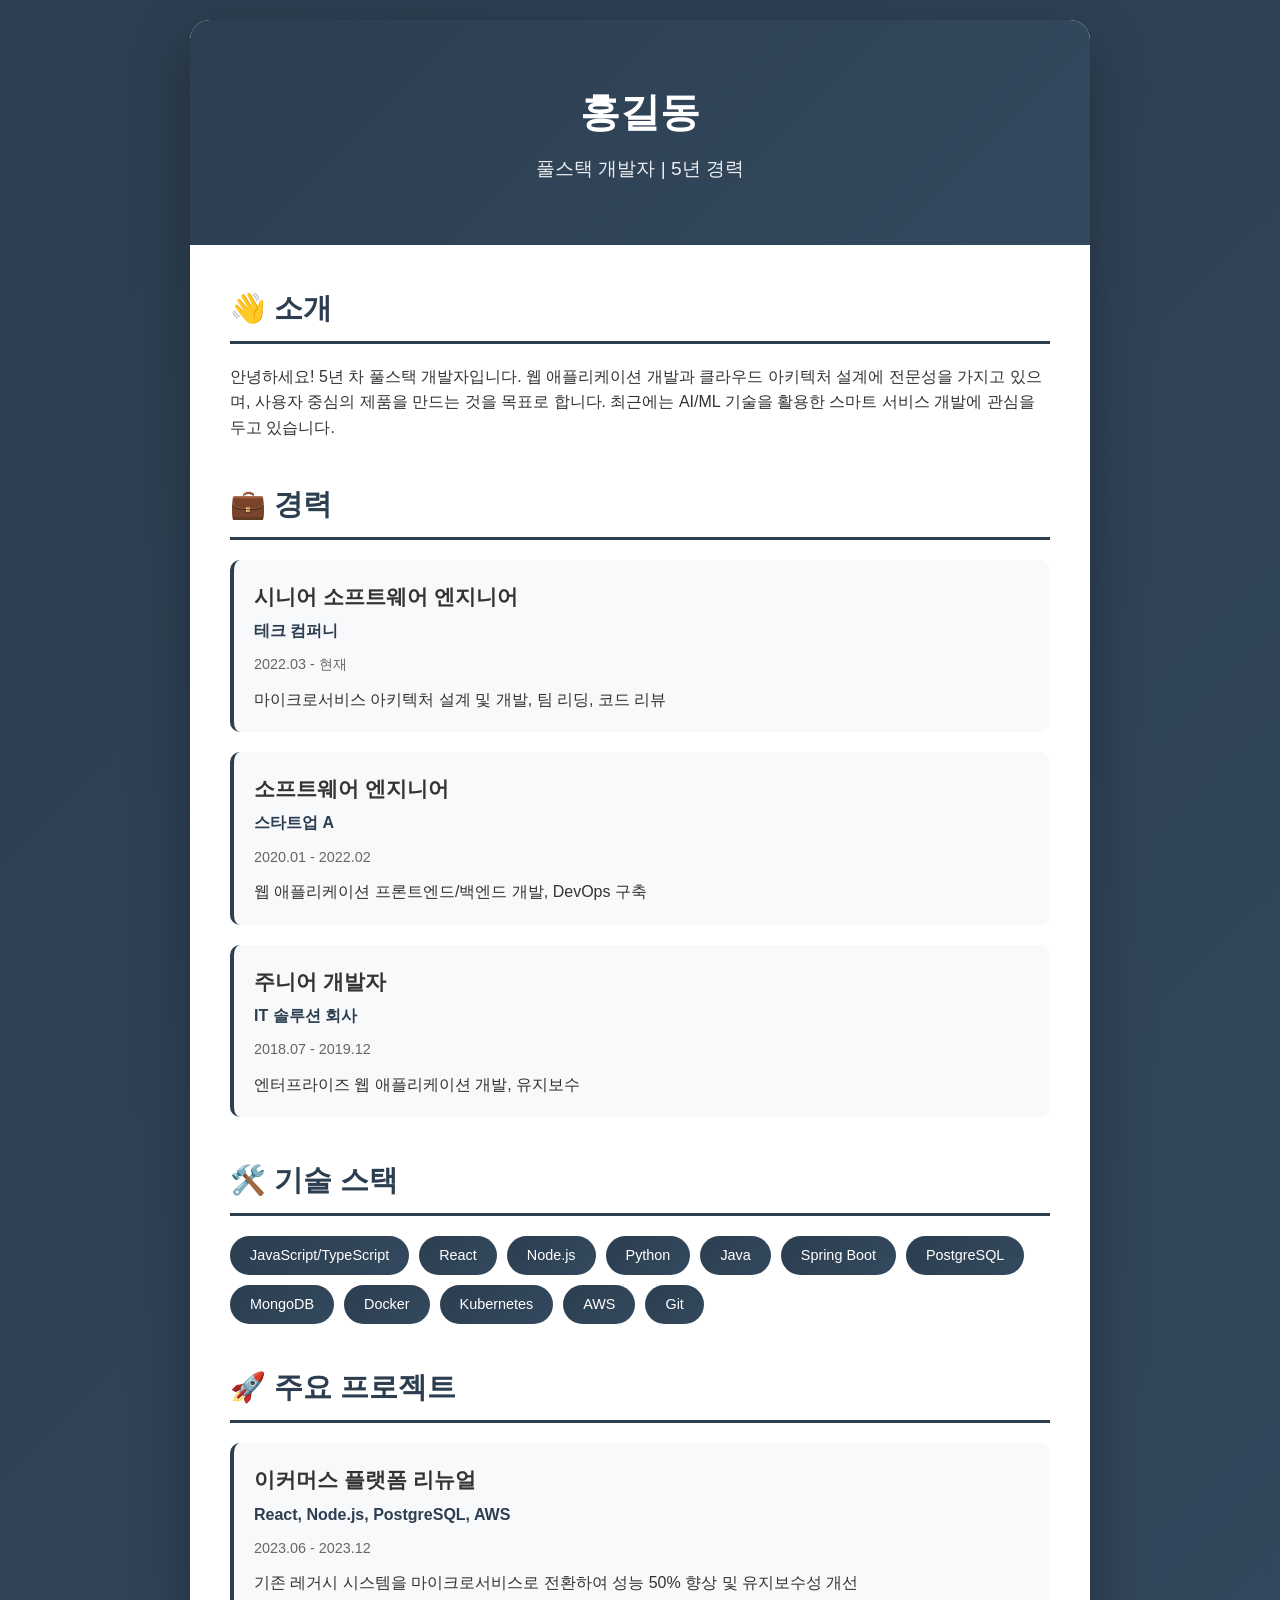
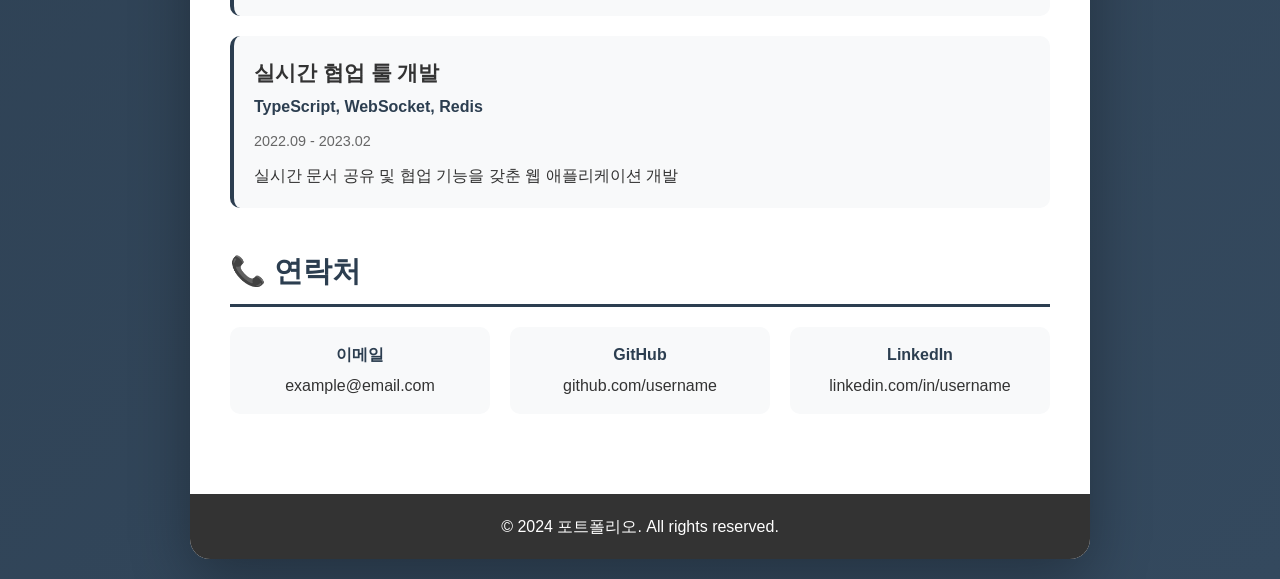
==== portfolio.html @ 937b930d "최초등록" ====
<!DOCTYPE html>
<html lang="ko">
<head>
    <meta charset="UTF-8">
    <meta name="viewport" content="width=device-width, initial-scale=1.0">
    <title>개발자 포트폴리오</title>
    <style>
        * {
            margin: 0;
            padding: 0;
            box-sizing: border-box;
        }

        body {
            font-family: 'Segoe UI', Tahoma, Geneva, Verdana, sans-serif;
            line-height: 1.6;
            color: #333;
            background: linear-gradient(135deg, #2c3e50 0%, #34495e 100%);
            min-height: 100vh;
            padding: 20px;
        }

        .container {
            max-width: 900px;
            margin: 0 auto;
            background: white;
            border-radius: 20px;
            box-shadow: 0 20px 60px rgba(0, 0, 0, 0.3);
            overflow: hidden;
        }

        header {
            background: linear-gradient(135deg, #2c3e50 0%, #34495e 100%);
            color: white;
            padding: 60px 40px;
            text-align: center;
        }

        header h1 {
            font-size: 2.5em;
            margin-bottom: 10px;
        }

        header p {
            font-size: 1.2em;
            opacity: 0.9;
        }

        .content {
            padding: 40px;
        }

        section {
            margin-bottom: 40px;
        }

        section h2 {
            color: #2c3e50;
            font-size: 1.8em;
            margin-bottom: 20px;
            padding-bottom: 10px;
            border-bottom: 3px solid #2c3e50;
        }

        .experience-item, .project-item {
            background: #f8f9fa;
            padding: 20px;
            border-radius: 10px;
            margin-bottom: 20px;
            border-left: 4px solid #2c3e50;
        }

        .experience-item h3, .project-item h3 {
            color: #333;
            font-size: 1.3em;
            margin-bottom: 5px;
        }

        .experience-item .company, .project-item .tech {
            color: #2c3e50;
            font-weight: 600;
            margin-bottom: 10px;
        }

        .experience-item .period, .project-item .period {
            color: #666;
            font-size: 0.9em;
            margin-bottom: 10px;
        }

        .skills {
            display: flex;
            flex-wrap: wrap;
            gap: 10px;
        }

        .skill-tag {
            background: linear-gradient(135deg, #2c3e50 0%, #34495e 100%);
            color: white;
            padding: 8px 20px;
            border-radius: 20px;
            font-size: 0.9em;
        }

        .contact-info {
            display: grid;
            grid-template-columns: repeat(auto-fit, minmax(200px, 1fr));
            gap: 20px;
        }

        .contact-item {
            background: #f8f9fa;
            padding: 15px;
            border-radius: 10px;
            text-align: center;
        }

        .contact-item strong {
            color: #2c3e50;
            display: block;
            margin-bottom: 5px;
        }

        footer {
            background: #333;
            color: white;
            text-align: center;
            padding: 20px;
        }

        @media (max-width: 600px) {
            header {
                padding: 40px 20px;
            }

            header h1 {
                font-size: 2em;
            }

            .content {
                padding: 20px;
            }
        }
    </style>
</head>
<body>
    <div class="container">
        <header>
            <h1>홍길동</h1>
            <p>풀스택 개발자 | 5년 경력</p>
        </header>

        <div class="content">
            <section>
                <h2>👋 소개</h2>
                <p>
                    안녕하세요! 5년 차 풀스택 개발자입니다. 웹 애플리케이션 개발과 클라우드 아키텍처 설계에 전문성을 가지고 있으며,
                    사용자 중심의 제품을 만드는 것을 목표로 합니다. 최근에는 AI/ML 기술을 활용한 스마트 서비스 개발에 관심을 두고 있습니다.
                </p>
            </section>

            <section>
                <h2>💼 경력</h2>
                <div class="experience-item">
                    <h3>시니어 소프트웨어 엔지니어</h3>
                    <div class="company">테크 컴퍼니</div>
                    <div class="period">2022.03 - 현재</div>
                    <p>마이크로서비스 아키텍처 설계 및 개발, 팀 리딩, 코드 리뷰</p>
                </div>
                <div class="experience-item">
                    <h3>소프트웨어 엔지니어</h3>
                    <div class="company">스타트업 A</div>
                    <div class="period">2020.01 - 2022.02</div>
                    <p>웹 애플리케이션 프론트엔드/백엔드 개발, DevOps 구축</p>
                </div>
                <div class="experience-item">
                    <h3>주니어 개발자</h3>
                    <div class="company">IT 솔루션 회사</div>
                    <div class="period">2018.07 - 2019.12</div>
                    <p>엔터프라이즈 웹 애플리케이션 개발, 유지보수</p>
                </div>
            </section>

            <section>
                <h2>🛠️ 기술 스택</h2>
                <div class="skills">
                    <span class="skill-tag">JavaScript/TypeScript</span>
                    <span class="skill-tag">React</span>
                    <span class="skill-tag">Node.js</span>
                    <span class="skill-tag">Python</span>
                    <span class="skill-tag">Java</span>
                    <span class="skill-tag">Spring Boot</span>
                    <span class="skill-tag">PostgreSQL</span>
                    <span class="skill-tag">MongoDB</span>
                    <span class="skill-tag">Docker</span>
                    <span class="skill-tag">Kubernetes</span>
                    <span class="skill-tag">AWS</span>
                    <span class="skill-tag">Git</span>
                </div>
            </section>

            <section>
                <h2>🚀 주요 프로젝트</h2>
                <div class="project-item">
                    <h3>이커머스 플랫폼 리뉴얼</h3>
                    <div class="tech">React, Node.js, PostgreSQL, AWS</div>
                    <div class="period">2023.06 - 2023.12</div>
                    <p>기존 레거시 시스템을 마이크로서비스로 전환하여 성능 50% 향상 및 유지보수성 개선</p>
                </div>
                <div class="project-item">
                    <h3>실시간 협업 툴 개발</h3>
                    <div class="tech">TypeScript, WebSocket, Redis</div>
                    <div class="period">2022.09 - 2023.02</div>
                    <p>실시간 문서 공유 및 협업 기능을 갖춘 웹 애플리케이션 개발</p>
                </div>
            </section>

            <section>
                <h2>📞 연락처</h2>
                <div class="contact-info">
                    <div class="contact-item">
                        <strong>이메일</strong>
                        example@email.com
                    </div>
                    <div class="contact-item">
                        <strong>GitHub</strong>
                        github.com/username
                    </div>
                    <div class="contact-item">
                        <strong>LinkedIn</strong>
                        linkedin.com/in/username
                    </div>
                </div>
            </section>
        </div>

        <footer>
            <p>© 2024 포트폴리오. All rights reserved.</p>
        </footer>
    </div>
</body>
</html>
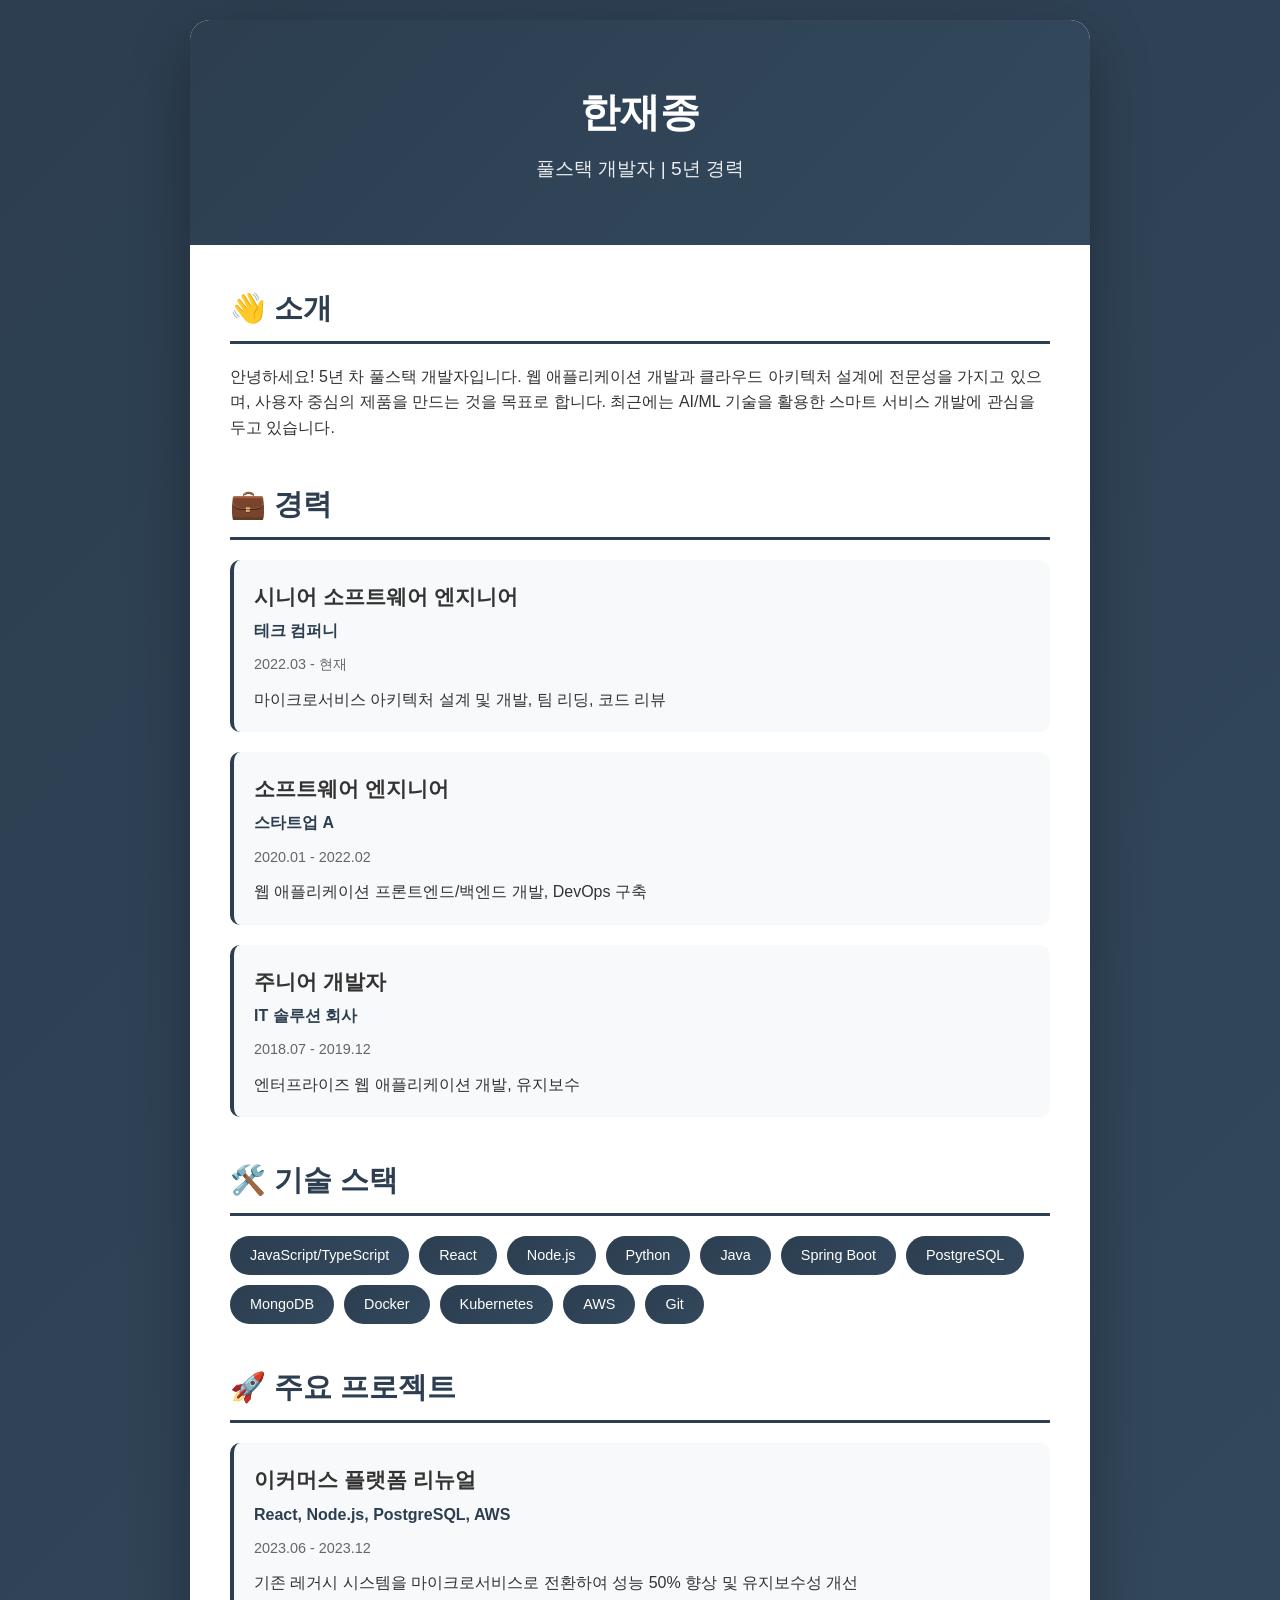
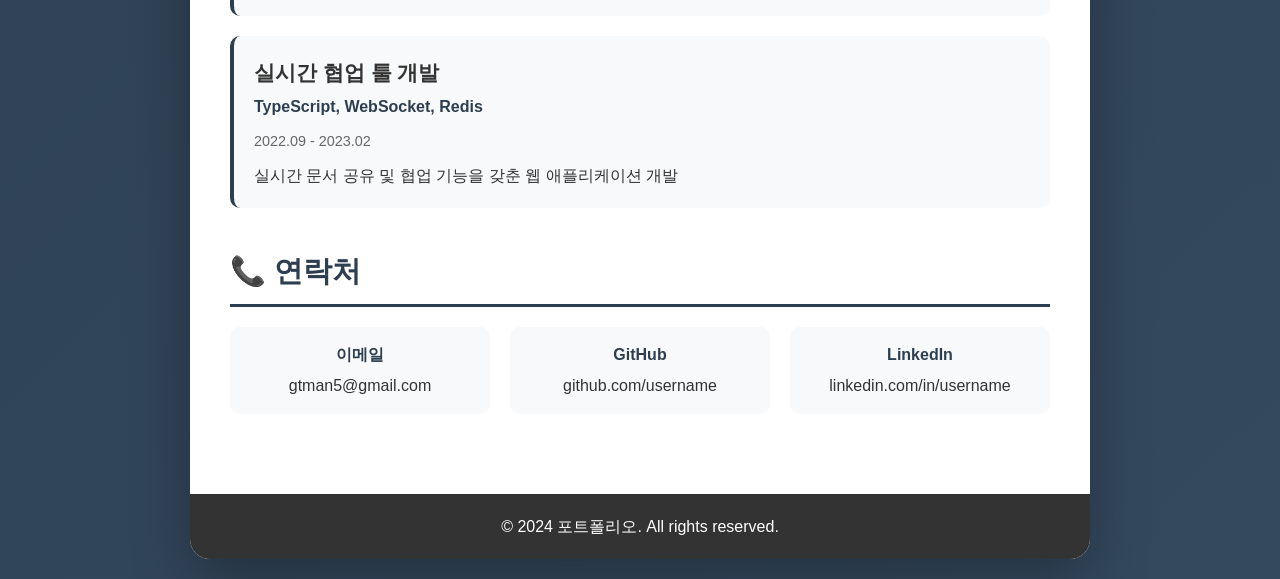
==== commit e7a4345b: "포트폴리오 링크 강조" ====
--- a/portfolio.html
+++ b/portfolio.html
@@ -146,7 +146,7 @@
 <body>
     <div class="container">
         <header>
-            <h1>홍길동</h1>
+            <h1>한재종</h1>
             <p>풀스택 개발자 | 5년 경력</p>
         </header>
 
@@ -220,7 +220,7 @@
                 <div class="contact-info">
                     <div class="contact-item">
                         <strong>이메일</strong>
-                        example@email.com
+                        gtman5@gmail.com
                     </div>
                     <div class="contact-item">
                         <strong>GitHub</strong>
